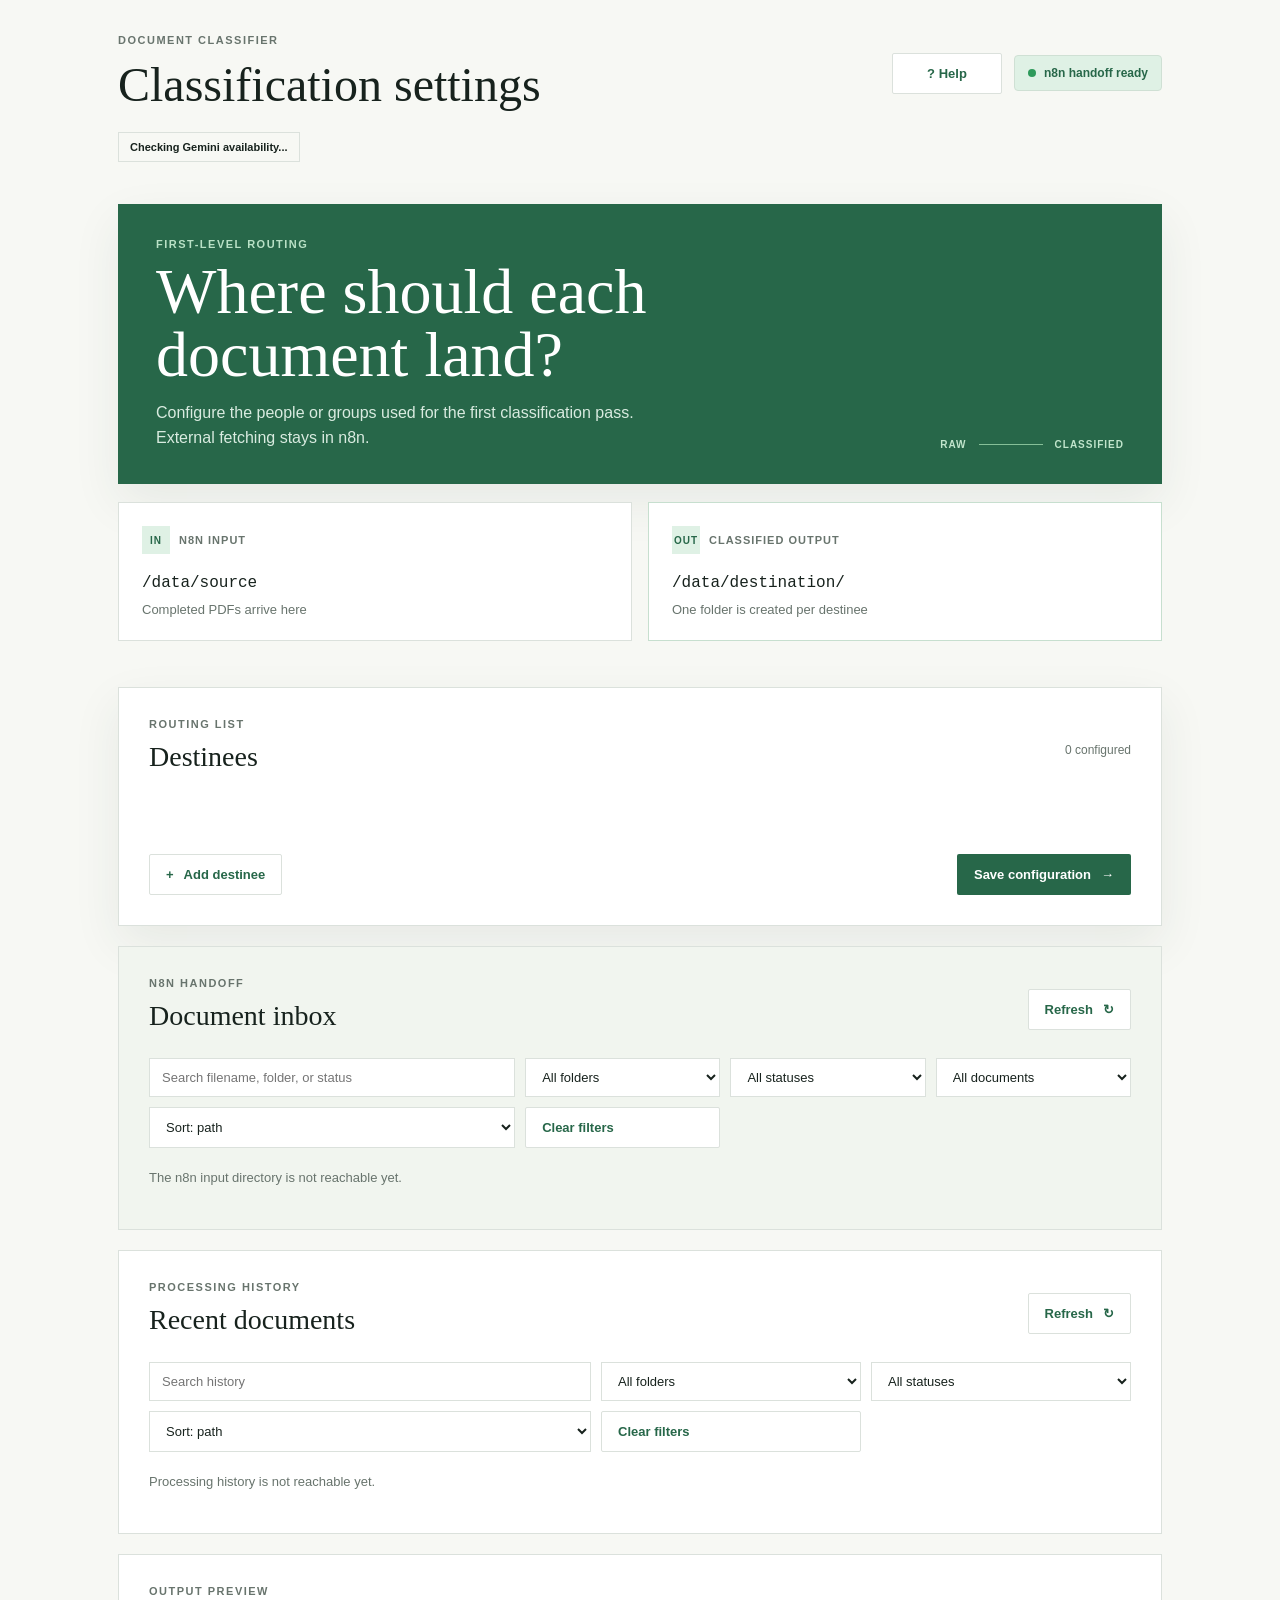
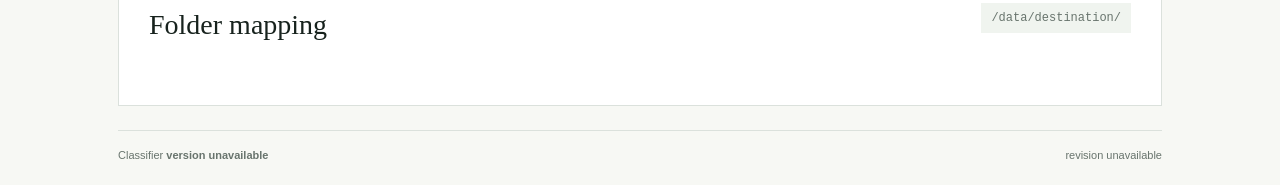
==== frontend/index.html @ 5f86c976 "feat: add help menu and shortcut guide" ====
<!doctype html>
<html lang="en">
<head>
  <meta charset="utf-8">
  <meta name="viewport" content="width=device-width, initial-scale=1">
  <title>Classifier | Destinee configuration</title>
  <link rel="stylesheet" href="styles.css?v=__APP_VERSION__">
</head>
<body>
  <main class="shell">
    <header class="topbar">
      <div>
        <p class="eyebrow">DOCUMENT CLASSIFIER</p>
        <h1>Classification settings</h1>
      </div>
      <div class="topbar-actions">
        <button type="button" id="help-button" class="button button-secondary help-button" aria-label="Open help menu">? Help</button>
        <div class="status-pill"><span class="status-dot"></span> n8n handoff ready</div>
      </div>
    </header>
    <p id="global-analysis-status" class="global-analysis-status" aria-live="polite">Checking Gemini availability...</p>

    <div id="help-overlay" class="help-overlay" aria-hidden="true">
      <div class="help-panel" role="dialog" aria-modal="true" aria-labelledby="help-title">
        <div class="help-header">
          <div>
            <p class="eyebrow">USAGE GUIDE</p>
            <h2 id="help-title">How the review workflow works</h2>
          </div>
          <button type="button" id="close-help" class="button button-secondary" aria-label="Close help">Close</button>
        </div>
        <div class="help-content">
          <section>
            <h3>Keyboard shortcuts</h3>
            <ul>
              <li><strong>N</strong> — move to the next visible document in the inbox</li>
              <li><strong>D</strong> — dismiss the current document and archive it</li>
              <li><strong>Enter</strong> — finalize the current document when a destinee is selected</li>
              <li><strong>H</strong> or <strong>?</strong> — open or close this help menu</li>
              <li><strong>Esc</strong> — close the help menu</li>
            </ul>
          </section>
          <section>
            <h3>General flow</h3>
            <ol>
              <li>Select a file from the inbox to open the review panel.</li>
              <li>Review the extracted text, page thumbnails, and suggested filename.</li>
              <li>Choose a destinee and confirm the output filename.</li>
              <li>Finalize to move the file into the selected output folder and archive the original source.</li>
            </ol>
          </section>
          <section>
            <h3>Useful checks</h3>
            <ul>
              <li>Use the search and folder filters to narrow the queue.</li>
              <li>Duplicate files are highlighted with a warning before finalization.</li>
              <li>Use page rotation or split mode when the document needs manual cleanup before routing.</li>
            </ul>
          </section>
        </div>
      </div>
    </div>

    <section class="hero-band" aria-labelledby="page-title">
      <div>
        <p class="eyebrow accent">FIRST-LEVEL ROUTING</p>
        <h2 id="page-title">Where should each document land?</h2>
        <p class="lede">Configure the people or groups used for the first classification pass. External fetching stays in n8n.</p>
      </div>
      <div class="route-mark" aria-hidden="true"><span>RAW</span><i></i><span>CLASSIFIED</span></div>
    </section>

    <section class="path-grid" aria-label="Storage paths">
      <article class="path-card">
        <div class="card-label"><span class="icon">IN</span><span>n8n input</span></div>
        <strong data-source-path>/data/source</strong>
        <small>Completed PDFs arrive here</small>
      </article>
      <article class="path-card output-card">
        <div class="card-label"><span class="icon">OUT</span><span>classified output</span></div>
        <strong data-destination-path>/data/destination/</strong>
        <small>One folder is created per destinee</small>
      </article>
    </section>

    <section class="workspace-panel" aria-labelledby="destinee-title">
      <div class="panel-heading">
        <div>
          <p class="eyebrow">ROUTING LIST</p>
          <h2 id="destinee-title">Destinees</h2>
        </div>
        <span id="count" class="count">0 configured</span>
      </div>

      <form id="destinee-form" novalidate>
        <div id="destinee-list" class="destinee-list"></div>
        <div id="form-error" class="form-error" role="alert" aria-live="polite"></div>
        <div class="panel-actions">
          <button type="button" id="add-destinee" class="button button-secondary"><span aria-hidden="true">+</span> Add destinee</button>
          <button type="submit" class="button button-primary">Save configuration <span aria-hidden="true">&#8594;</span></button>
        </div>
      </form>
    </section>

    <div class="workflow-layout">
    <section class="inbox-panel" aria-labelledby="inbox-title">
      <div class="panel-heading">
        <div>
          <p class="eyebrow">N8N HANDOFF</p>
          <h2 id="inbox-title">Document inbox</h2>
        </div>
        <button type="button" id="refresh-inbox" class="button button-secondary">Refresh <span aria-hidden="true">&#8635;</span></button>
      </div>
      <div class="filter-toolbar inbox-toolbar">
        <input id="inbox-search" type="search" placeholder="Search filename, folder, or status" aria-label="Search inbox">
        <select id="inbox-folder-filter" aria-label="Filter inbox by source folder">
          <option value="all">All folders</option>
        </select>
        <select id="inbox-status-filter" aria-label="Filter inbox by status">
          <option value="all">All statuses</option>
        </select>
        <select id="inbox-duplicate-filter" aria-label="Filter inbox by duplicate state">
          <option value="all">All documents</option>
          <option value="duplicate">Duplicate</option>
          <option value="unique">Unique</option>
        </select>
        <select id="inbox-sort" aria-label="Sort inbox documents">
          <option value="path">Sort: path</option>
          <option value="duplicate">Sort: duplicate first</option>
          <option value="status">Sort: status</option>
        </select>
        <button type="button" id="clear-inbox-filters" class="button button-secondary clear-filters">Clear filters</button>
      </div>
      <p id="inbox-status" class="inbox-status" aria-live="polite">Checking for completed PDFs...</p>
      <div id="inbox-list" class="inbox-list"></div>
    </section>

    <section id="review-panel" class="review-panel" aria-labelledby="review-title" aria-hidden="true">
      <div class="panel-heading">
        <div>
          <p class="eyebrow">DOCUMENT REVIEW</p>
          <h2 id="review-title">Inspect before routing</h2>
        </div>
        <span id="review-status" class="count">No document selected</span>
      </div>
      <p id="analysis-provider" class="analysis-provider" aria-live="polite">Checking analysis provider...</p>
      <div class="review-grid">
        <div class="review-preview-shell">
          <iframe id="document-preview" title="Selected document preview"></iframe>
          <div id="document-preview-loader" class="document-preview-loader visible" aria-live="polite" aria-label="Loading document preview"></div>
        </div>
        <div class="review-details">
          <div id="page-summary" class="page-summary"></div>
          <p id="analysis-summary" class="analysis-summary"></p>
          <div class="metadata-stack">
            <div class="metadata-row">
              <span class="metadata-label">Source path</span>
              <strong id="review-source-path">—</strong>
            </div>
            <div class="metadata-row">
              <span class="metadata-label">Original filename</span>
              <strong id="review-original-filename">—</strong>
            </div>
          </div>
          <p id="review-duplicate-warning" class="duplicate-warning" hidden></p>
          <label for="review-destinee">Route to destinee</label>
          <select id="review-destinee" required>
            <option value="" selected disabled>Choose a destinee</option>
          </select>
          <label for="review-filename">Output filename</label>
          <input id="review-filename" type="text" maxlength="180" spellcheck="false">
          <button type="button" id="finalize-document" class="button button-primary" disabled>Finalize classification <span aria-hidden="true">&#8594;</span></button>
          <p id="finalize-status" class="finalize-status" aria-live="polite"></p>
          <div id="page-text" class="page-text"></div>
          <div class="split-controls">
            <label>Split before pages</label>
            <div id="split-boundaries" class="split-boundaries"></div>
            <button type="button" id="apply-split" class="button button-secondary">Apply split</button>
            <p id="split-status" class="finalize-status" aria-live="polite"></p>
            <div id="split-outputs" class="split-outputs" hidden></div>
            <button type="button" id="finalize-split" class="button button-primary" hidden>Finalize split outputs <span aria-hidden="true">&#8594;</span></button>
          </div>
        </div>
      </div>
    </section>
    </div>

    <section class="history-panel" aria-labelledby="history-title">
      <div class="panel-heading">
        <div>
          <p class="eyebrow">PROCESSING HISTORY</p>
          <h2 id="history-title">Recent documents</h2>
        </div>
        <button type="button" id="refresh-history" class="button button-secondary">Refresh <span aria-hidden="true">&#8635;</span></button>
      </div>
      <div class="filter-toolbar history-toolbar">
        <input id="history-search" type="search" placeholder="Search history" aria-label="Search processing history">
        <select id="history-folder-filter" aria-label="Filter history by source folder">
          <option value="all">All folders</option>
        </select>
        <select id="history-status-filter" aria-label="Filter history by status">
          <option value="all">All statuses</option>
        </select>
        <select id="history-sort" aria-label="Sort history documents">
          <option value="path">Sort: path</option>
          <option value="status">Sort: status</option>
        </select>
        <button type="button" id="clear-history-filters" class="button button-secondary clear-filters">Clear filters</button>
      </div>
      <p id="history-status" class="inbox-status" aria-live="polite">Loading history...</p>
      <div id="history-list" class="history-list"></div>
    </section>

    <section class="folder-preview" aria-labelledby="preview-title">
      <div class="preview-heading">
        <div>
          <p class="eyebrow">OUTPUT PREVIEW</p>
          <h2 id="preview-title">Folder mapping</h2>
        </div>
        <span class="preview-root" data-preview-root>/data/destination/</span>
      </div>
      <div id="folder-list" class="folder-list"></div>
    </section>

    <footer><span>Classifier <strong id="app-version">version unavailable</strong></span><span id="app-revision">revision unavailable</span></footer>
  </main>
  <script src="config.js?v=__APP_VERSION__"></script>
  <script src="app.js?v=__APP_VERSION__"></script>
</body>
</html>
---- frontend/styles.css ----
:root {
  --ink: #17221d;
  --muted: #68746d;
  --line: #dbe1dc;
  --paper: #f7f8f4;
  --panel: #ffffff;
  --green: #276749;
  --mint: #dff1e5;
  --amber: #d88a32;
  --shadow: 0 18px 45px rgba(38, 65, 49, 0.08);
}

* { box-sizing: border-box; }
body {
  margin: 0;
  background: var(--paper);
  color: var(--ink);
  font-family: Georgia, "Times New Roman", serif;
}
button, input { font: inherit; }
button { cursor: pointer; }
.shell { max-width: 1100px; margin: 0 auto; padding: 34px 28px 24px; }
.topbar, .panel-heading, .preview-heading, footer { display: flex; align-items: center; justify-content: space-between; gap: 20px; }
.topbar-actions { display: flex; align-items: center; gap: 12px; }
.help-button { min-width: 110px; justify-content: center; }
.eyebrow { margin: 0 0 10px; color: var(--muted); font: 700 11px/1.2 Arial, sans-serif; letter-spacing: 1.5px; }
.accent { color: var(--amber); }
h1, h2, p { margin-top: 0; }
h1 { margin-bottom: 0; font-size: clamp(30px, 4vw, 48px); font-weight: 400; letter-spacing: 0; }
h2 { margin-bottom: 10px; font-size: 28px; font-weight: 400; letter-spacing: 0; }
.status-pill { display: inline-flex; align-items: center; gap: 8px; padding: 10px 13px; border: 1px solid #cfe0d4; border-radius: 4px; background: var(--mint); color: var(--green); font: 700 12px Arial, sans-serif; }
.status-dot { width: 8px; height: 8px; border-radius: 50%; background: #2e9a5b; }
.global-analysis-status { display: inline-block; margin: 20px 0 0; padding: 8px 11px; border: 1px solid var(--line); font: 700 11px Arial, sans-serif; }
.hero-band { display: flex; justify-content: space-between; align-items: end; min-height: 270px; margin-top: 42px; padding: 34px 38px; background: var(--green); color: white; box-shadow: var(--shadow); }
.hero-band .eyebrow { color: #b9e1c6; }
.hero-band h2 { max-width: 570px; margin-bottom: 14px; font-size: clamp(32px, 5vw, 64px); line-height: .98; }
.lede { max-width: 500px; margin-bottom: 0; color: #d9ebe0; font: 16px/1.55 Arial, sans-serif; }
.route-mark { display: flex; align-items: center; gap: 12px; color: #c1e5cc; font: 700 10px Arial, sans-serif; letter-spacing: 1px; }
.route-mark i { width: 64px; height: 1px; background: #86bf98; }
.path-grid { display: grid; grid-template-columns: repeat(2, 1fr); gap: 16px; margin: 18px 0 46px; }
.path-card { padding: 23px; border: 1px solid var(--line); background: var(--panel); }
.output-card { border-color: #c7dfcf; }
.card-label { display: flex; align-items: center; gap: 9px; margin-bottom: 18px; color: var(--muted); font: 700 11px Arial, sans-serif; letter-spacing: 1px; text-transform: uppercase; }
.icon { display: grid; place-items: center; width: 28px; height: 28px; background: var(--mint); color: var(--green); font: 700 10px Arial, sans-serif; }
.path-card strong, .path-card small { display: block; }
.path-card strong { overflow-wrap: anywhere; font: 16px/1.4 Consolas, monospace; }
.path-card small { margin-top: 7px; color: var(--muted); font: 13px Arial, sans-serif; }
.workspace-panel, .folder-preview { padding: 30px; border: 1px solid var(--line); background: var(--panel); box-shadow: var(--shadow); }
.inbox-panel { margin-top: 20px; padding: 30px; border: 1px solid var(--line); background: #f1f5ef; }
.workflow-layout { position: relative; left: 50%; display: grid; grid-template-columns: 420px minmax(0, 1100px); align-items: start; gap: 20px; width: min(1540px, calc(100vw - 32px)); margin: 20px 0 0; transform: translateX(-50%); }
.workflow-layout .inbox-panel, .workflow-layout .review-panel { margin-top: 0; }
.workflow-layout:not(.review-active) { display: block; width: min(1100px, calc(100vw - 32px)); }
.review-panel { margin-top: 20px; padding: 30px; border: 1px solid #c7dfcf; background: var(--panel); box-shadow: var(--shadow); }
.workflow-layout .review-panel { display: none; position: sticky; top: 20px; transform: translateX(120%); opacity: 0; pointer-events: none; transition: transform .42s cubic-bezier(.22, 1, .36, 1), opacity .25s ease; }
.workflow-layout.review-active .review-panel { display: block; }
.workflow-layout.review-active .review-panel { transform: translateX(0); opacity: 1; pointer-events: auto; }
.history-panel { margin-top: 20px; padding: 30px; border: 1px solid var(--line); background: var(--panel); }
.folder-preview { margin-top: 20px; box-shadow: none; }
.count, .preview-root { color: var(--muted); font: 12px Arial, sans-serif; }
.preview-root { padding: 8px 10px; background: #f0f4ef; font-family: Consolas, monospace; }
.help-overlay {
  position: fixed;
  inset: 0;
  display: none;
  place-items: center;
  padding: 24px;
  background: rgba(23, 34, 29, 0.35);
  z-index: 50;
}
.help-overlay.visible { display: grid; }
.help-panel {
  width: min(720px, 100%);
  max-height: min(80vh, 760px);
  overflow: auto;
  padding: 24px 24px 18px;
  border: 1px solid var(--line);
  background: var(--panel);
  box-shadow: var(--shadow);
}
.help-header { display: flex; align-items: flex-start; justify-content: space-between; gap: 18px; margin-bottom: 8px; }
.help-content { display: grid; gap: 20px; margin-top: 6px; }
.help-content section { padding-top: 6px; border-top: 1px solid var(--line); }
.help-content h3 { margin: 0 0 10px; color: var(--green); font: 700 18px Georgia, serif; }
.help-content ul, .help-content ol { margin: 0; padding-left: 18px; color: var(--ink); font: 14px/1.7 Arial, sans-serif; }
.help-content li { margin-bottom: 6px; }
.destinee-list { display: grid; gap: 10px; margin: 25px 0 14px; }
.destinee-row { display: grid; grid-template-columns: 42px 1fr auto; align-items: center; gap: 12px; }
.row-number { color: var(--muted); font: 700 12px Arial, sans-serif; text-align: center; }
.destinee-input { width: 100%; padding: 13px 14px; border: 1px solid var(--line); border-radius: 2px; color: var(--ink); background: #fbfcfa; outline: none; }
.destinee-input:focus { border-color: var(--green); box-shadow: 0 0 0 3px #e3f1e7; }
.remove-button { width: 38px; height: 38px; border: 0; background: transparent; color: var(--muted); font-size: 20px; }
.remove-button:hover { color: #a34636; }
.form-error { min-height: 20px; color: #a34636; font: 13px Arial, sans-serif; }
.inbox-status { margin: 22px 0 14px; color: var(--muted); font: 13px Arial, sans-serif; }
.inbox-list { display: grid; gap: 12px; }
.source-group { display: grid; gap: 8px; }
.source-group-header { display: flex; align-items: center; justify-content: space-between; gap: 12px; padding: 8px 10px; border: 1px solid var(--line); background: #edf2ee; color: var(--muted); font: 700 11px Arial, sans-serif; letter-spacing: .8px; text-transform: uppercase; }
.source-group-count { color: var(--green); }
.inbox-item { display: flex; align-items: center; justify-content: space-between; gap: 15px; padding: 15px 16px; border: 1px solid var(--line); background: white; transition: border-color .2s ease, box-shadow .2s ease, transform .2s ease; }
.inbox-item.is-active { border-color: var(--green); background: #edf8f1; box-shadow: inset 0 0 0 1px rgba(39, 103, 73, 0.2); }
.inbox-item strong, .inbox-item small { display: block; }
.inbox-item strong { font-size: 16px; font-weight: 400; overflow-wrap: anywhere; }
.inbox-item small { margin-top: 5px; color: var(--muted); font: 11px Arial, sans-serif; }
.inbox-document { padding: 0; border: 0; background: transparent; color: var(--ink); text-align: left; }
.inbox-document:hover strong { color: var(--green); }
.dismiss-button { padding: 6px 8px; border: 1px solid #e5c8bd; border-radius: 2px; background: #fff8f5; color: #9b4d36; font: 700 10px Arial, sans-serif; }
.dismiss-button:hover { border-color: #b8664e; background: #fff0e9; }
.file-state { flex: 0 0 auto; color: var(--green); font: 700 10px Arial, sans-serif; letter-spacing: 1px; }
.review-grid { display: grid; grid-template-columns: minmax(280px, 1fr) minmax(260px, 1fr); gap: 22px; margin-top: 24px; }
.review-preview-shell { position: relative; min-height: 520px; border: 1px solid var(--line); background: #eef1ed; }
.review-grid iframe { width: 100%; height: 520px; border: 0; background: #eef1ed; }
.document-preview-loader {
  position: absolute;
  inset: 0;
  display: none;
  place-items: center;
  background: rgba(247, 248, 244, 0.72);
}
.document-preview-loader.visible { display: grid; }
.document-preview-loader::before {
  content: "";
  width: 42px;
  height: 42px;
  border: 4px solid rgba(39, 103, 73, 0.2);
  border-top-color: var(--green);
  border-radius: 50%;
  animation: preview-spin .9s linear infinite;
}
@keyframes preview-spin {
  to { transform: rotate(360deg); }
}
.review-details label { display: block; margin-top: 22px; color: var(--muted); font: 700 11px Arial, sans-serif; letter-spacing: 1px; text-transform: uppercase; }
.review-details select { width: 100%; margin-top: 8px; padding: 12px; border: 1px solid var(--line); background: white; color: var(--ink); }
.review-details .button { width: 100%; justify-content: center; margin-top: 16px; }
.review-details .button:disabled { cursor: not-allowed; opacity: .55; }
.finalize-status { min-height: 18px; margin: 9px 0 0; color: var(--green); font: 12px Arial, sans-serif; }
.page-summary { color: var(--green); font: 700 13px Arial, sans-serif; }
.analysis-summary { margin: 14px 0 0; color: var(--muted); font: 13px/1.5 Arial, sans-serif; }
.metadata-stack { display: grid; gap: 10px; margin: 18px 0 12px; }
.metadata-row { display: grid; gap: 4px; padding: 10px 12px; border: 1px solid var(--line); background: #f8faf8; }
.metadata-label { color: var(--muted); font: 700 10px Arial, sans-serif; letter-spacing: 1px; text-transform: uppercase; }
.metadata-row strong { overflow-wrap: anywhere; font: 13px/1.5 Consolas, monospace; }
.duplicate-warning { margin: 0 0 12px; padding: 8px 10px; border: 1px solid #e9c492; background: #fff8ee; color: #99620d; font: 12px Arial, sans-serif; }
.analysis-provider { display: inline-block; margin: 0 0 18px; padding: 7px 10px; border: 1px solid var(--line); color: var(--muted); font: 700 11px Arial, sans-serif; letter-spacing: .4px; }
.provider-gemini { border-color: #e2bd83; background: #fff6e8; color: #9a5b14; }
.provider-local { border-color: #c7dfcf; background: var(--mint); color: var(--green); }
.provider-warning { border-color: #e6b08a; background: #fff0e6; color: #9b4d20; }
.filter-toolbar {
  display: grid;
  grid-template-columns: minmax(0, 1.5fr) repeat(3, minmax(120px, 0.8fr));
  gap: 10px;
  margin: 16px 0 8px;
}
.filter-toolbar input,
.filter-toolbar select {
  width: 100%;
  padding: 10px 12px;
  border: 1px solid var(--line);
  background: #fff;
  color: var(--ink);
  font: 13px Arial, sans-serif;
}
.history-toolbar { grid-template-columns: minmax(0, 1.7fr) 1fr 1fr; }
.file-state-good { color: var(--green); }
.file-state-warning { color: #a15d1b; }
.file-state-neutral { color: var(--muted); }
.page-text { max-height: 380px; margin-top: 22px; overflow: auto; }
.page-text-block { padding: 12px 0; border-top: 1px solid var(--line); }
.page-thumbnail { display: block; width: min(100%, 360px); max-height: 220px; margin: 0 0 12px; object-fit: contain; object-position: left top; border: 1px solid var(--line); background: #eef1ed; }
.page-text-block strong { font: 700 11px Arial, sans-serif; letter-spacing: 1px; text-transform: uppercase; }
.page-text-heading { display: flex; align-items: center; justify-content: space-between; gap: 12px; }
.rotation-controls { display: flex; gap: 5px; }
.rotation-controls button { width: 28px; height: 28px; border: 1px solid var(--line); background: white; color: var(--green); font-family: Arial, sans-serif; }
.rotation-controls button:hover { border-color: var(--green); background: var(--mint); }
.page-text-block p { margin: 7px 0 0; white-space: pre-wrap; color: var(--muted); font: 13px/1.5 Arial, sans-serif; }
.split-controls { margin-top: 24px; padding-top: 18px; border-top: 1px solid var(--line); }
.split-controls > label { display: block; color: var(--muted); font: 700 11px Arial, sans-serif; letter-spacing: 1px; text-transform: uppercase; }
.split-boundaries { display: flex; flex-wrap: wrap; gap: 8px; margin: 12px 0; }
.split-boundary { padding: 8px 10px; border: 1px solid var(--line); color: var(--muted); font: 12px Arial, sans-serif; }
.split-boundary input { margin-right: 5px; }
.split-outputs { display: grid; gap: 10px; margin-top: 14px; }
.split-output-row { display: grid; grid-template-columns: 1fr 1fr 1fr; align-items: center; gap: 8px; padding: 10px; border: 1px solid var(--line); background: #fbfcfa; }
.split-output-row strong { font: 700 11px Arial, sans-serif; text-transform: uppercase; }
.split-output-row input, .split-output-row select { min-width: 0; padding: 9px; border: 1px solid var(--line); background: white; }
.history-list { display: grid; gap: 8px; }
.history-item { display: flex; align-items: center; justify-content: space-between; gap: 15px; padding: 15px 16px; border-bottom: 1px solid var(--line); }
.history-item strong, .history-item small { display: block; }
.history-item strong { font-size: 16px; font-weight: 400; overflow-wrap: anywhere; }
.history-item small { margin-top: 5px; color: var(--muted); font: 11px Arial, sans-serif; text-transform: capitalize; }
.panel-actions { display: flex; justify-content: space-between; align-items: center; gap: 14px; margin-top: 12px; }
.button { display: inline-flex; align-items: center; gap: 10px; padding: 12px 16px; border: 1px solid transparent; border-radius: 2px; font: 700 13px Arial, sans-serif; }
.button-primary { background: var(--green); color: white; }
.button-primary:hover { background: #1d5439; }
.button-secondary { border-color: var(--line); background: white; color: var(--green); }
.button-secondary:hover { border-color: var(--green); }
.folder-list { display: grid; grid-template-columns: repeat(3, 1fr); gap: 10px; margin-top: 24px; }
.folder-item { padding: 15px; border-left: 3px solid var(--amber); background: #fbfcfa; }
.folder-item strong { display: block; font-size: 17px; font-weight: 400; }
.folder-item small { display: block; margin-top: 7px; color: var(--muted); font: 11px Consolas, monospace; overflow-wrap: anywhere; }
footer { margin-top: 24px; padding: 18px 0 0; color: var(--muted); border-top: 1px solid var(--line); font: 11px Arial, sans-serif; }
@media (max-width: 1570px) {
  .workflow-layout, .workflow-layout:not(.review-active) { left: auto; grid-template-columns: 1fr; width: auto; margin-top: 20px; transform: none; }
  .workflow-layout .review-panel { position: static; transform: translateY(24px); }
  .workflow-layout.review-active .review-panel { transform: translateY(0); }
}
@media (max-width: 700px) {
  .shell { padding: 22px 16px; }
  .topbar, .hero-band, .preview-heading { align-items: flex-start; flex-direction: column; }
  .status-pill { align-self: flex-start; }
  .hero-band { min-height: 300px; padding: 28px 24px; }
  .route-mark { margin-top: 22px; }
  .path-grid, .folder-list, .review-grid { grid-template-columns: 1fr; }
  .workflow-layout { left: auto; grid-template-columns: 1fr; width: auto; margin-top: 20px; transform: none; }
  .workflow-layout .review-panel { position: static; }
  .split-output-row { grid-template-columns: 1fr; }
  .workspace-panel, .inbox-panel, .folder-preview { padding: 22px 18px; }
  .panel-actions { align-items: stretch; flex-direction: column-reverse; }
  .button { justify-content: center; }
  footer { align-items: flex-start; flex-direction: column; gap: 8px; }
}
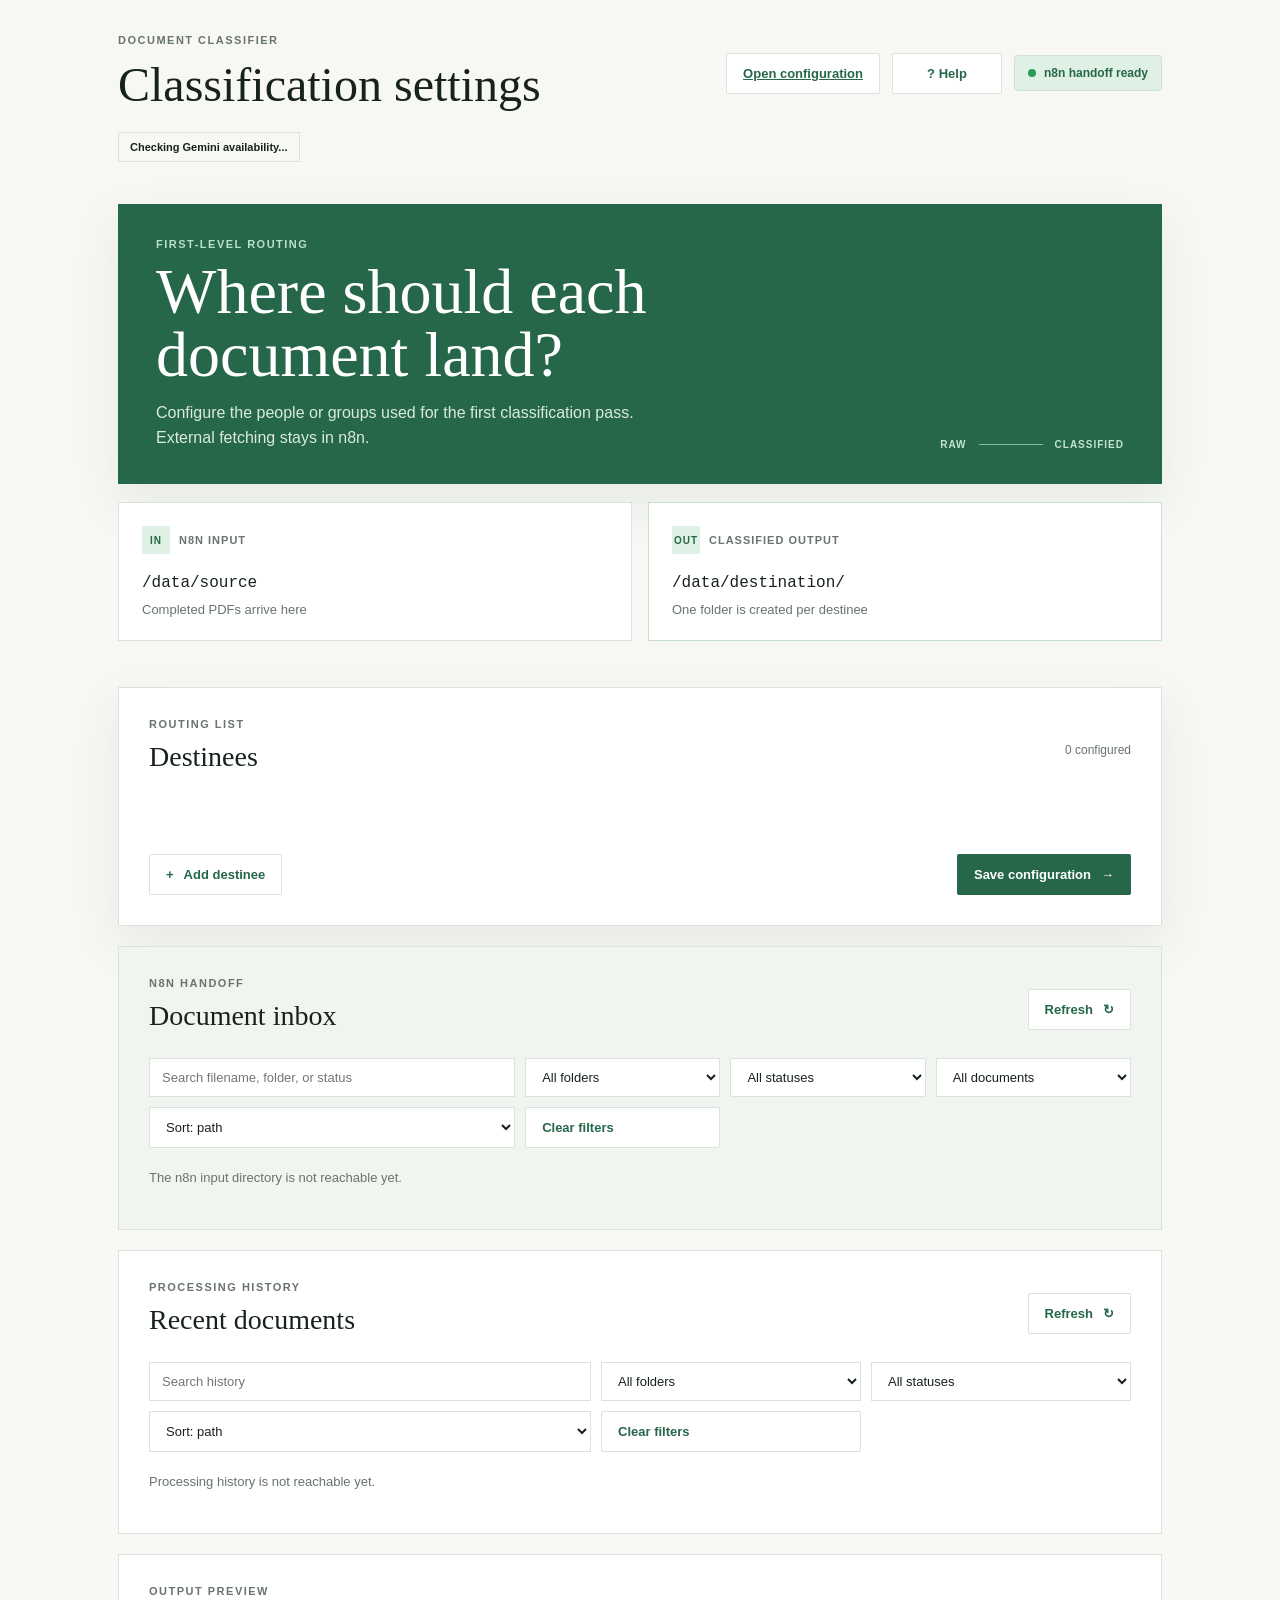
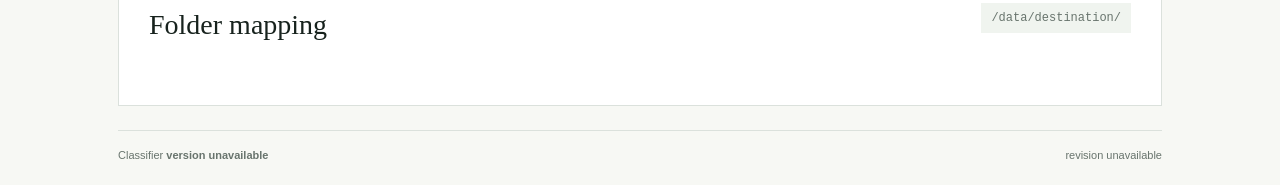
==== commit b44a0371: "fix: preserve live route config validation on port 3001" ====
--- a/frontend/index.html
+++ b/frontend/index.html
@@ -14,6 +14,7 @@
         <h1>Classification settings</h1>
       </div>
       <div class="topbar-actions">
+        <a href="config.html" class="button button-secondary">Open configuration</a>
         <button type="button" id="help-button" class="button button-secondary help-button" aria-label="Open help menu">? Help</button>
         <div class="status-pill"><span class="status-dot"></span> n8n handoff ready</div>
       </div>
@@ -142,6 +143,9 @@
           <h2 id="review-title">Inspect before routing</h2>
         </div>
         <span id="review-status" class="count">No document selected</span>
+      </div>
+      <div id="review-summary" class="review-summary" aria-live="polite">
+        <span class="summary-chip summary-chip-neutral">Awaiting document</span>
       </div>
       <p id="analysis-provider" class="analysis-provider" aria-live="polite">Checking analysis provider...</p>
       <div class="review-grid">
@@ -224,7 +228,6 @@
 
     <footer><span>Classifier <strong id="app-version">version unavailable</strong></span><span id="app-revision">revision unavailable</span></footer>
   </main>
-  <script src="config.js?v=__APP_VERSION__"></script>
   <script src="app.js?v=__APP_VERSION__"></script>
 </body>
 </html>
--- a/frontend/styles.css
+++ b/frontend/styles.css
@@ -47,16 +47,42 @@
 .path-card small { margin-top: 7px; color: var(--muted); font: 13px Arial, sans-serif; }
 .workspace-panel, .folder-preview { padding: 30px; border: 1px solid var(--line); background: var(--panel); box-shadow: var(--shadow); }
 .inbox-panel { margin-top: 20px; padding: 30px; border: 1px solid var(--line); background: #f1f5ef; }
-.workflow-layout { position: relative; left: 50%; display: grid; grid-template-columns: 420px minmax(0, 1100px); align-items: start; gap: 20px; width: min(1540px, calc(100vw - 32px)); margin: 20px 0 0; transform: translateX(-50%); }
+.workflow-layout { position: relative; left: 50%; display: grid; grid-template-columns: 420px minmax(0, 1220px); align-items: start; gap: 20px; width: min(1600px, calc(100vw - 32px)); margin: 20px auto 0; transform: translateX(-50%); }
 .workflow-layout .inbox-panel, .workflow-layout .review-panel { margin-top: 0; }
-.workflow-layout:not(.review-active) { display: block; width: min(1100px, calc(100vw - 32px)); }
-.review-panel { margin-top: 20px; padding: 30px; border: 1px solid #c7dfcf; background: var(--panel); box-shadow: var(--shadow); }
+.workflow-layout:not(.review-active) { display: block; width: min(1200px, calc(100vw - 32px)); }
+.review-panel { width: min(100%, 1200px); margin: 20px auto 0; padding: 30px; border: 1px solid #c7dfcf; background: var(--panel); box-shadow: var(--shadow); }
 .workflow-layout .review-panel { display: none; position: sticky; top: 20px; transform: translateX(120%); opacity: 0; pointer-events: none; transition: transform .42s cubic-bezier(.22, 1, .36, 1), opacity .25s ease; }
 .workflow-layout.review-active .review-panel { display: block; }
 .workflow-layout.review-active .review-panel { transform: translateX(0); opacity: 1; pointer-events: auto; }
 .history-panel { margin-top: 20px; padding: 30px; border: 1px solid var(--line); background: var(--panel); }
 .folder-preview { margin-top: 20px; box-shadow: none; }
 .count, .preview-root { color: var(--muted); font: 12px Arial, sans-serif; }
+.review-status { display: inline-flex; align-items: center; justify-content: center; min-height: 34px; padding: 7px 10px; border: 1px solid var(--line); border-radius: 999px; background: #f5f7f4; color: var(--ink); text-align: center; }
+.review-status-neutral { border-color: var(--line); background: #f5f7f4; }
+.review-status-warning { border-color: #f0d29b; background: #fff7ea; color: #8b5b21; }
+.review-status-success { border-color: #cfe0d4; background: var(--mint); color: var(--green); }
+.review-summary {
+  display: flex;
+  flex-wrap: wrap;
+  gap: 8px;
+  margin: 16px 0 0;
+  padding: 10px 12px;
+  border: 1px solid var(--line);
+  background: #f8faf8;
+}
+.summary-chip {
+  display: inline-flex;
+  align-items: center;
+  padding: 5px 8px;
+  border-radius: 999px;
+  border: 1px solid var(--line);
+  font: 700 10px Arial, sans-serif;
+  letter-spacing: .8px;
+  text-transform: uppercase;
+}
+.summary-chip-neutral { background: #f5f7f4; color: var(--muted); }
+.summary-chip-safe { border-color: #cfe0d4; background: var(--mint); color: var(--green); }
+.summary-chip-warning { border-color: #f0d29b; background: #fff7ea; color: #8b5b21; }
 .preview-root { padding: 8px 10px; background: #f0f4ef; font-family: Consolas, monospace; }
 .help-overlay {
   position: fixed;
@@ -96,17 +122,32 @@
 .source-group { display: grid; gap: 8px; }
 .source-group-header { display: flex; align-items: center; justify-content: space-between; gap: 12px; padding: 8px 10px; border: 1px solid var(--line); background: #edf2ee; color: var(--muted); font: 700 11px Arial, sans-serif; letter-spacing: .8px; text-transform: uppercase; }
 .source-group-count { color: var(--green); }
-.inbox-item { display: flex; align-items: center; justify-content: space-between; gap: 15px; padding: 15px 16px; border: 1px solid var(--line); background: white; transition: border-color .2s ease, box-shadow .2s ease, transform .2s ease; }
+.panel-actions-inline { display: flex; align-items: center; gap: 10px; }
+.merge-toggle { display: inline-flex; align-items: center; gap: 7px; padding: 0 10px 0 0; color: var(--muted); font: 700 10px Arial, sans-serif; letter-spacing: .8px; text-transform: uppercase; }
+.merge-toggle input { accent-color: var(--green); }
+.inbox-item { display: grid; grid-template-columns: minmax(0, 1fr) auto; align-items: start; gap: 10px 12px; padding: 14px 16px; border: 1px solid var(--line); background: white; transition: border-color .2s ease, box-shadow .2s ease, transform .2s ease; }
 .inbox-item.is-active { border-color: var(--green); background: #edf8f1; box-shadow: inset 0 0 0 1px rgba(39, 103, 73, 0.2); }
+.inbox-item.is-active .inbox-document strong { color: var(--green); }
+.inbox-item-header { grid-column: 1 / -1; display: flex; align-items: center; justify-content: space-between; gap: 12px; }
 .inbox-item strong, .inbox-item small { display: block; }
 .inbox-item strong { font-size: 16px; font-weight: 400; overflow-wrap: anywhere; }
 .inbox-item small { margin-top: 5px; color: var(--muted); font: 11px Arial, sans-serif; }
-.inbox-document { padding: 0; border: 0; background: transparent; color: var(--ink); text-align: left; }
+.inbox-document { grid-column: 1 / 2; min-width: 0; padding: 0; border: 0; background: transparent; color: var(--ink); text-align: left; }
 .inbox-document:hover strong { color: var(--green); }
+.inbox-item-actions { display: flex; flex: 0 0 auto; align-items: center; justify-content: flex-end; gap: 10px; }
+.queue-badges { display: flex; flex-wrap: wrap; align-items: center; justify-content: flex-end; gap: 6px; }
+.queue-badge { display: inline-flex; align-items: center; padding: 4px 7px; border: 1px solid var(--line); border-radius: 999px; font: 700 9px Arial, sans-serif; letter-spacing: .7px; text-transform: uppercase; }
+.queue-badge-safe { border-color: #cfe0d4; background: #eef8f1; color: var(--green); }
+.queue-badge-warning { border-color: #f0d29b; background: #fff7ea; color: #8b5b21; }
+.queue-badge-active { border-color: var(--green); background: var(--green); color: white; }
+.queue-badge-neutral { border-color: var(--line); background: #f2f5f1; color: var(--muted); }
 .dismiss-button { padding: 6px 8px; border: 1px solid #e5c8bd; border-radius: 2px; background: #fff8f5; color: #9b4d36; font: 700 10px Arial, sans-serif; }
 .dismiss-button:hover { border-color: #b8664e; background: #fff0e9; }
-.file-state { flex: 0 0 auto; color: var(--green); font: 700 10px Arial, sans-serif; letter-spacing: 1px; }
-.review-grid { display: grid; grid-template-columns: minmax(280px, 1fr) minmax(260px, 1fr); gap: 22px; margin-top: 24px; }
+.shelve-button { padding: 6px 8px; border: 1px solid #d7d9d4; border-radius: 2px; background: #f2f4f1; color: var(--muted); font: 700 10px Arial, sans-serif; }
+.shelve-button:hover { border-color: var(--green); background: #edf8f1; color: var(--green); }
+.inbox-item.is-shelved { opacity: .78; border-style: dashed; }
+.file-state { grid-column: 2 / 3; align-self: center; justify-self: end; color: var(--green); font: 700 10px Arial, sans-serif; letter-spacing: 1px; }
+.review-grid { display: grid; grid-template-columns: minmax(420px, 1.3fr) minmax(340px, 0.9fr); gap: 22px; max-width: 1200px; margin: 24px auto 0; }
 .review-preview-shell { position: relative; min-height: 520px; border: 1px solid var(--line); background: #eef1ed; }
 .review-grid iframe { width: 100%; height: 520px; border: 0; background: #eef1ed; }
 .document-preview-loader {
@@ -166,8 +207,11 @@
 .file-state-neutral { color: var(--muted); }
 .page-text { max-height: 380px; margin-top: 22px; overflow: auto; }
 .page-text-block { padding: 12px 0; border-top: 1px solid var(--line); }
+.page-text-block.is-collapsed .page-text-body { display: none; }
+.page-text-summary { margin: 8px 0 0; color: var(--muted); font: 12px/1.5 Arial, sans-serif; }
+.page-text-block:not(.is-collapsed) .page-text-summary { display: none; }
 .page-thumbnail { display: block; width: min(100%, 360px); max-height: 220px; margin: 0 0 12px; object-fit: contain; object-position: left top; border: 1px solid var(--line); background: #eef1ed; }
-.page-text-block strong { font: 700 11px Arial, sans-serif; letter-spacing: 1px; text-transform: uppercase; }
+.page-toggle { border: 0; background: transparent; padding: 0; color: var(--ink); font: 700 11px Arial, sans-serif; letter-spacing: 1px; text-transform: uppercase; text-align: left; cursor: pointer; }
 .page-text-heading { display: flex; align-items: center; justify-content: space-between; gap: 12px; }
 .rotation-controls { display: flex; gap: 5px; }
 .rotation-controls button { width: 28px; height: 28px; border: 1px solid var(--line); background: white; color: var(--green); font-family: Arial, sans-serif; }
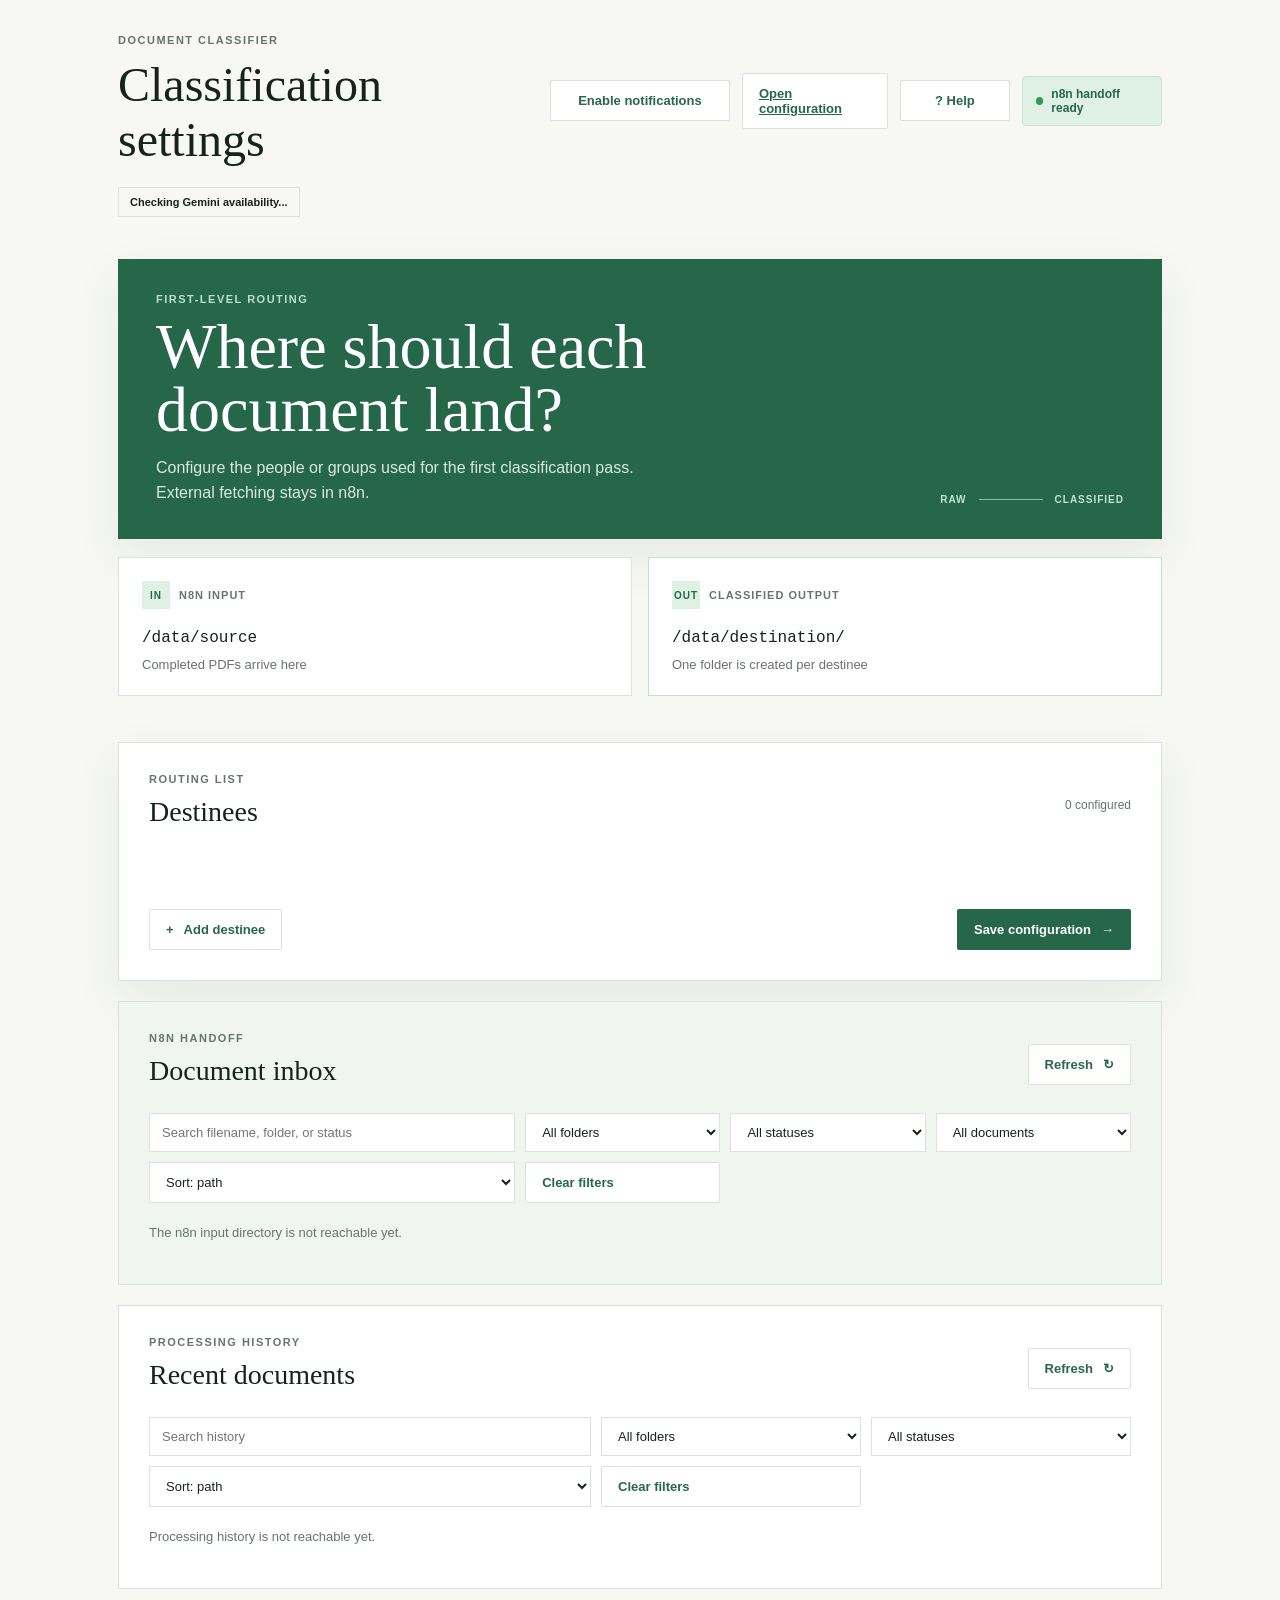
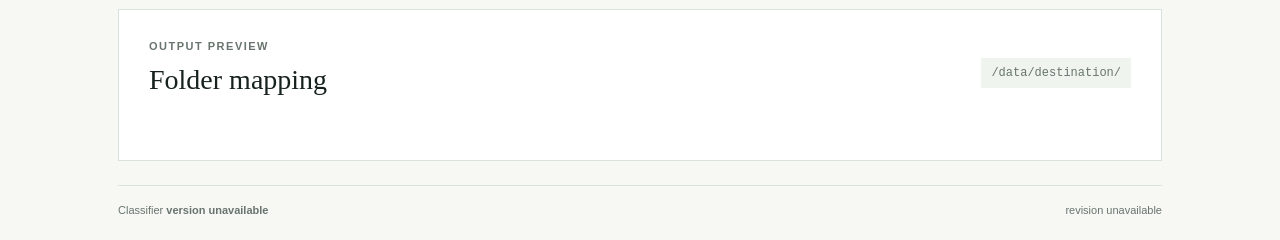
==== commit f75b8808: "feat: add browser notification controls" ====
--- a/frontend/index.html
+++ b/frontend/index.html
@@ -14,6 +14,7 @@
         <h1>Classification settings</h1>
       </div>
       <div class="topbar-actions">
+        <button type="button" id="browser-notification-toggle" class="button button-secondary" aria-live="polite" aria-pressed="false">Enable notifications</button>
         <a href="config.html" class="button button-secondary">Open configuration</a>
         <button type="button" id="help-button" class="button button-secondary help-button" aria-label="Open help menu">? Help</button>
         <div class="status-pill"><span class="status-dot"></span> n8n handoff ready</div>
--- a/frontend/styles.css
+++ b/frontend/styles.css
@@ -23,6 +23,8 @@
 .topbar, .panel-heading, .preview-heading, footer { display: flex; align-items: center; justify-content: space-between; gap: 20px; }
 .topbar-actions { display: flex; align-items: center; gap: 12px; }
 .help-button { min-width: 110px; justify-content: center; }
+#browser-notification-toggle { min-width: 180px; justify-content: center; }
+#browser-notification-toggle:disabled { opacity: .5; cursor: not-allowed; }
 .eyebrow { margin: 0 0 10px; color: var(--muted); font: 700 11px/1.2 Arial, sans-serif; letter-spacing: 1.5px; }
 .accent { color: var(--amber); }
 h1, h2, p { margin-top: 0; }
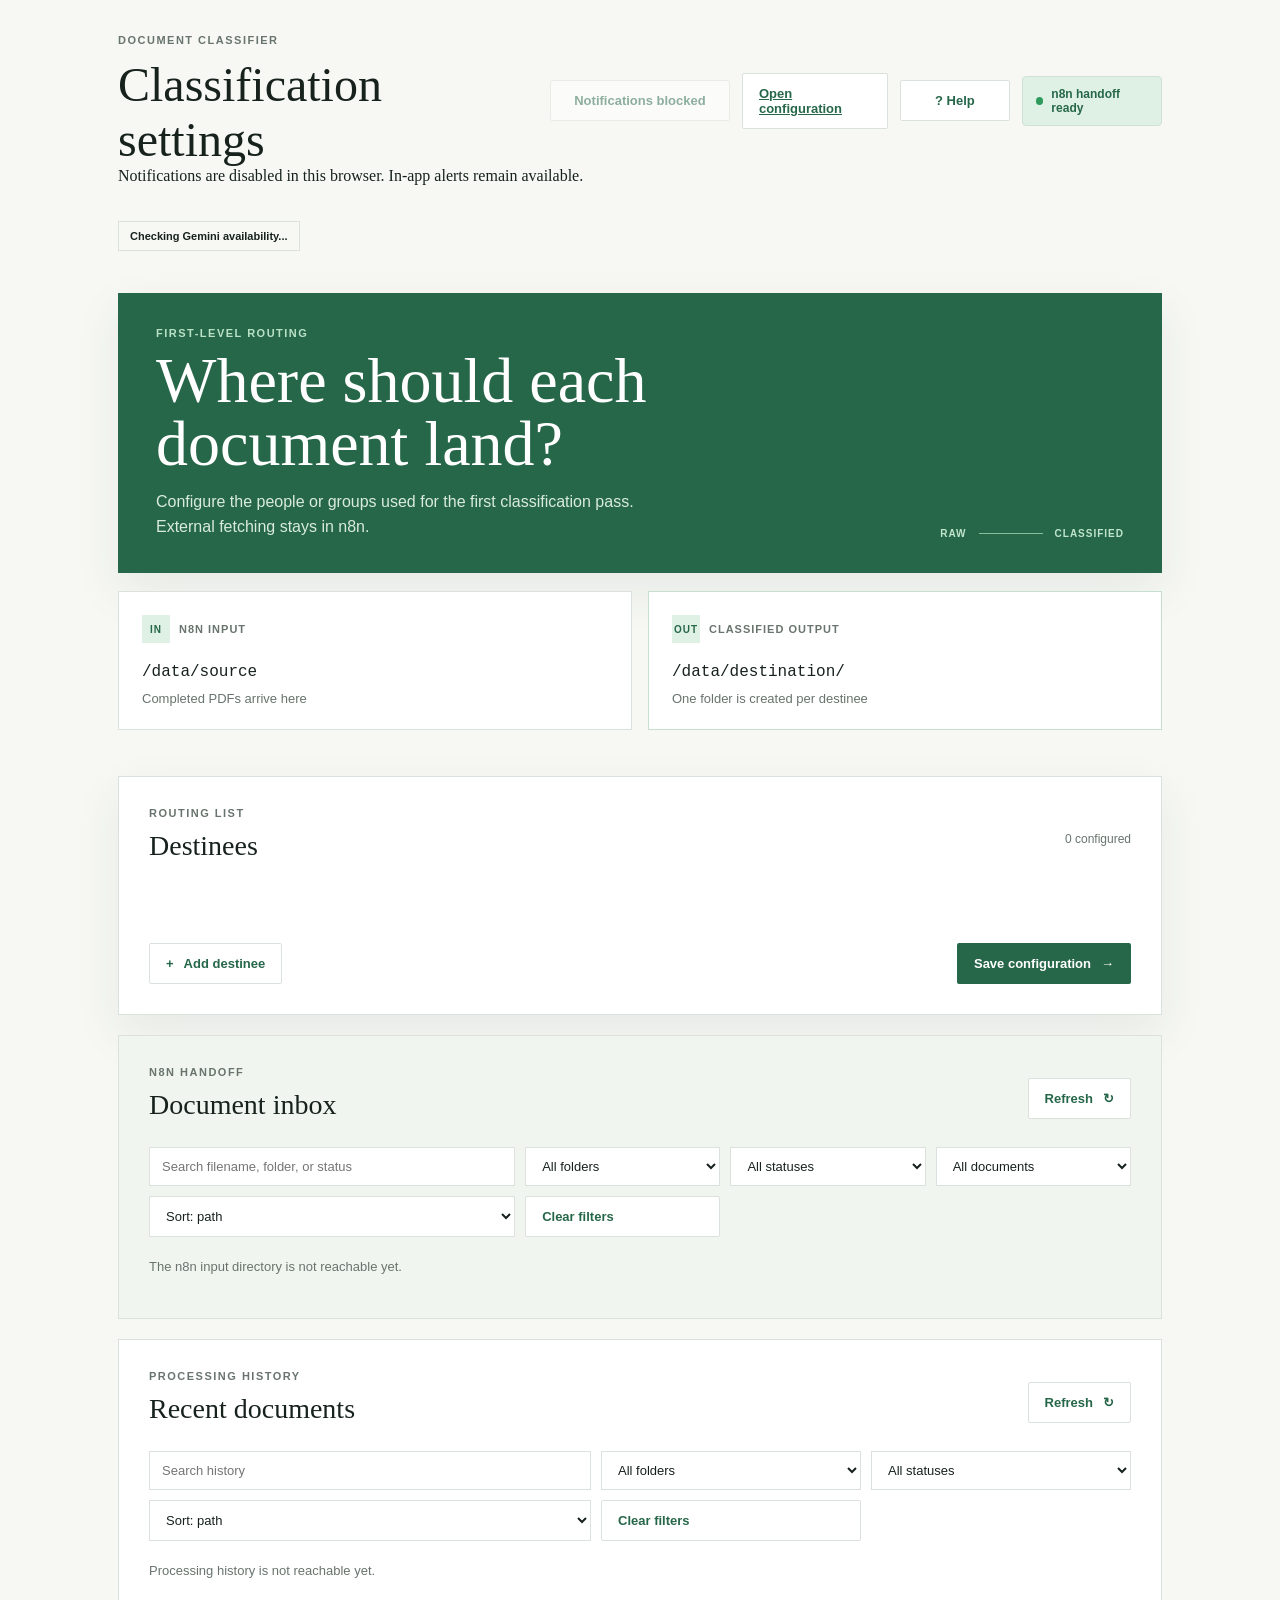
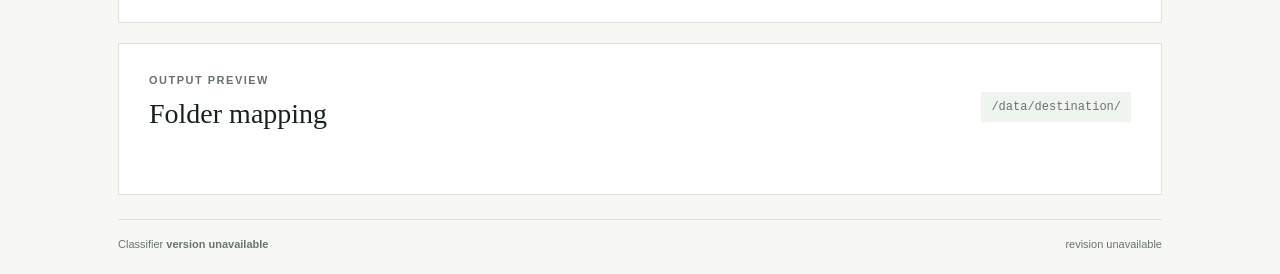
==== commit dbf8127f: "feat: add wrapper notification fallback state" ====
--- a/frontend/index.html
+++ b/frontend/index.html
@@ -20,6 +20,7 @@
         <div class="status-pill"><span class="status-dot"></span> n8n handoff ready</div>
       </div>
     </header>
+    <p id="notification-status" class="notification-status" data-notification-status hidden aria-live="polite"></p>
     <p id="global-analysis-status" class="global-analysis-status" aria-live="polite">Checking Gemini availability...</p>
 
     <div id="help-overlay" class="help-overlay" aria-hidden="true">
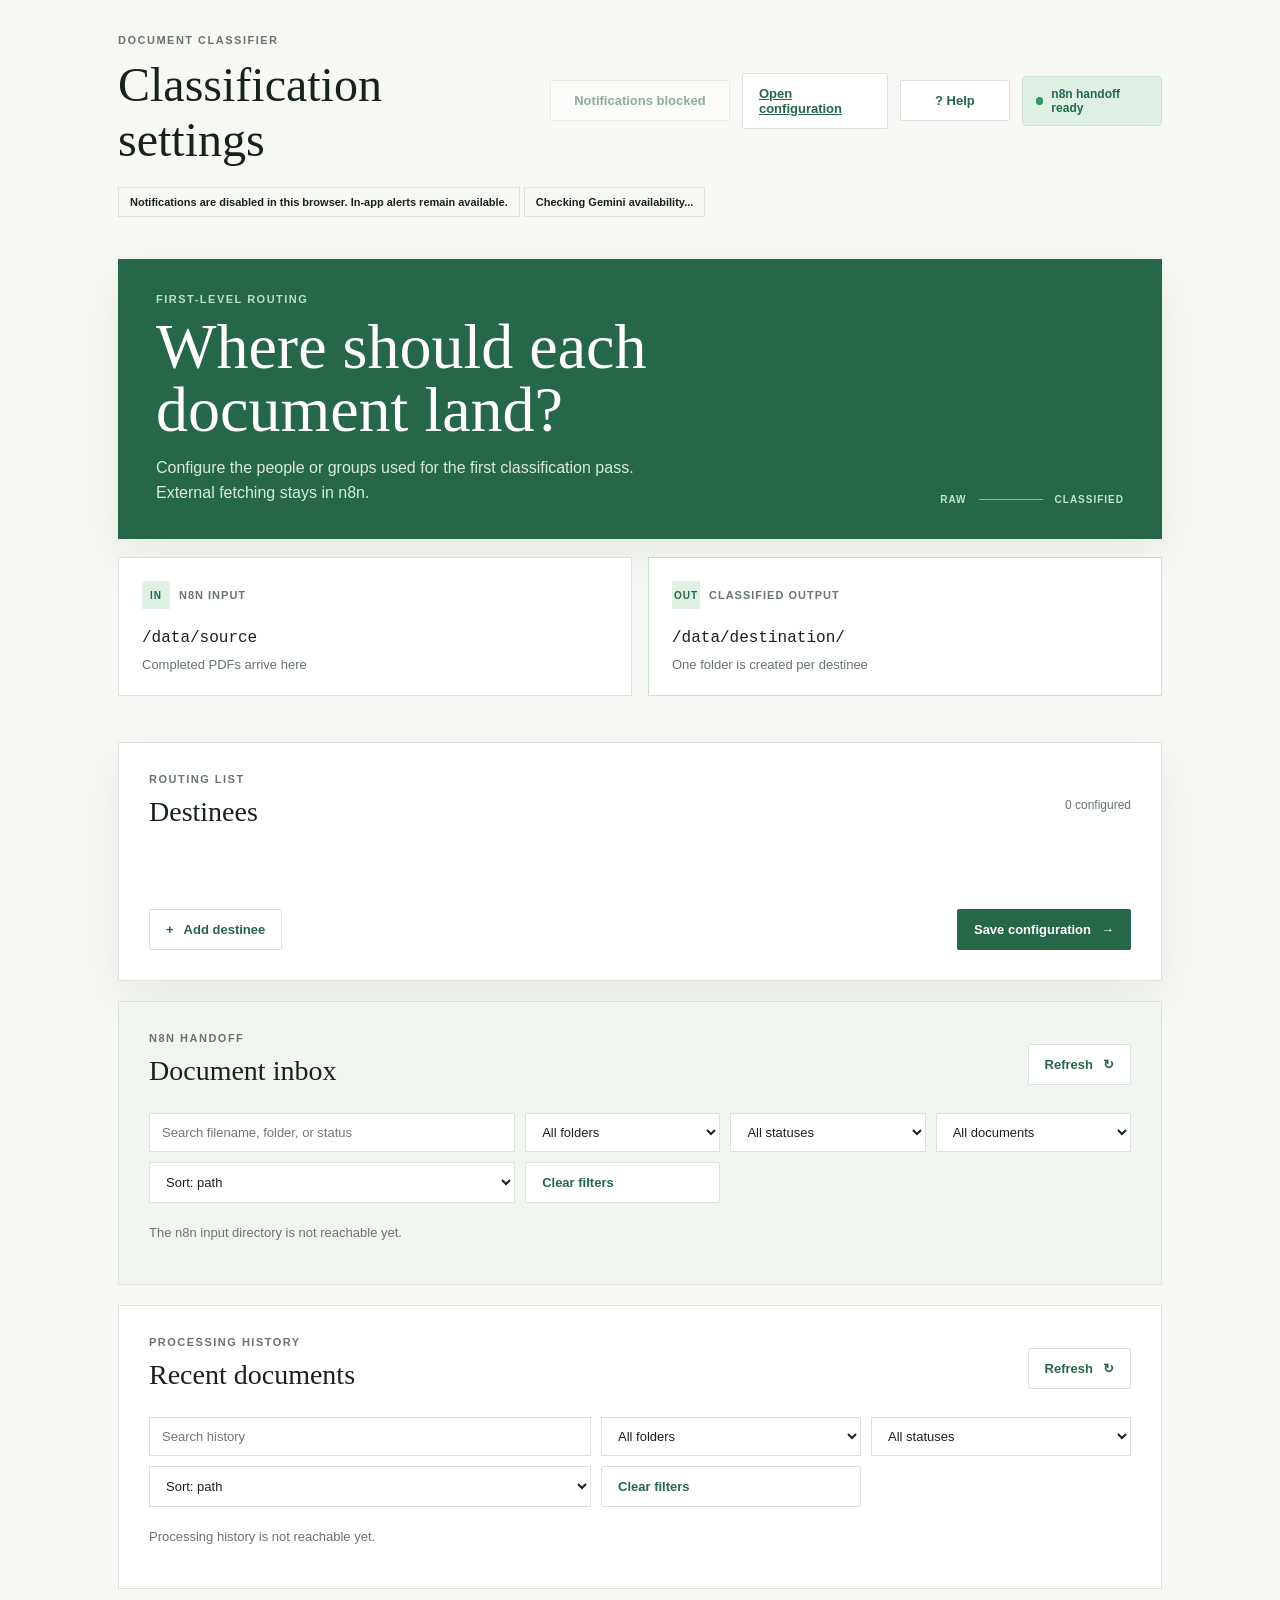
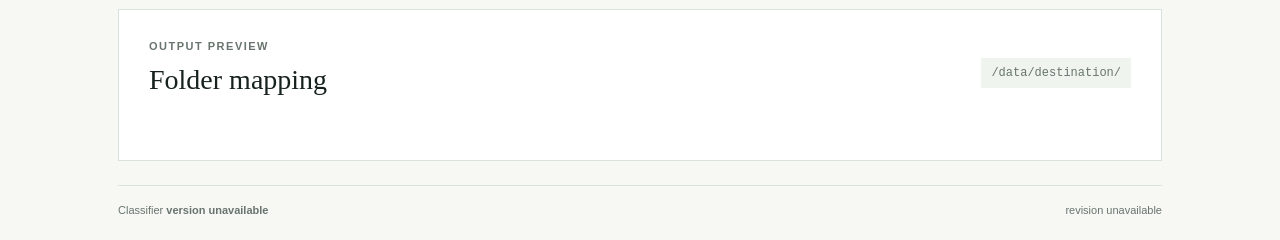
==== commit 2ec7b81a: "fix: add wrapper capability fallback for service-worker registration" ====
--- a/frontend/index.html
+++ b/frontend/index.html
@@ -20,7 +20,7 @@
         <div class="status-pill"><span class="status-dot"></span> n8n handoff ready</div>
       </div>
     </header>
-    <p id="notification-status" class="notification-status" data-notification-status hidden aria-live="polite"></p>
+    <p id="notification-status" class="global-analysis-status" data-notification-status="status" hidden aria-live="polite"></p>
     <p id="global-analysis-status" class="global-analysis-status" aria-live="polite">Checking Gemini availability...</p>
 
     <div id="help-overlay" class="help-overlay" aria-hidden="true">
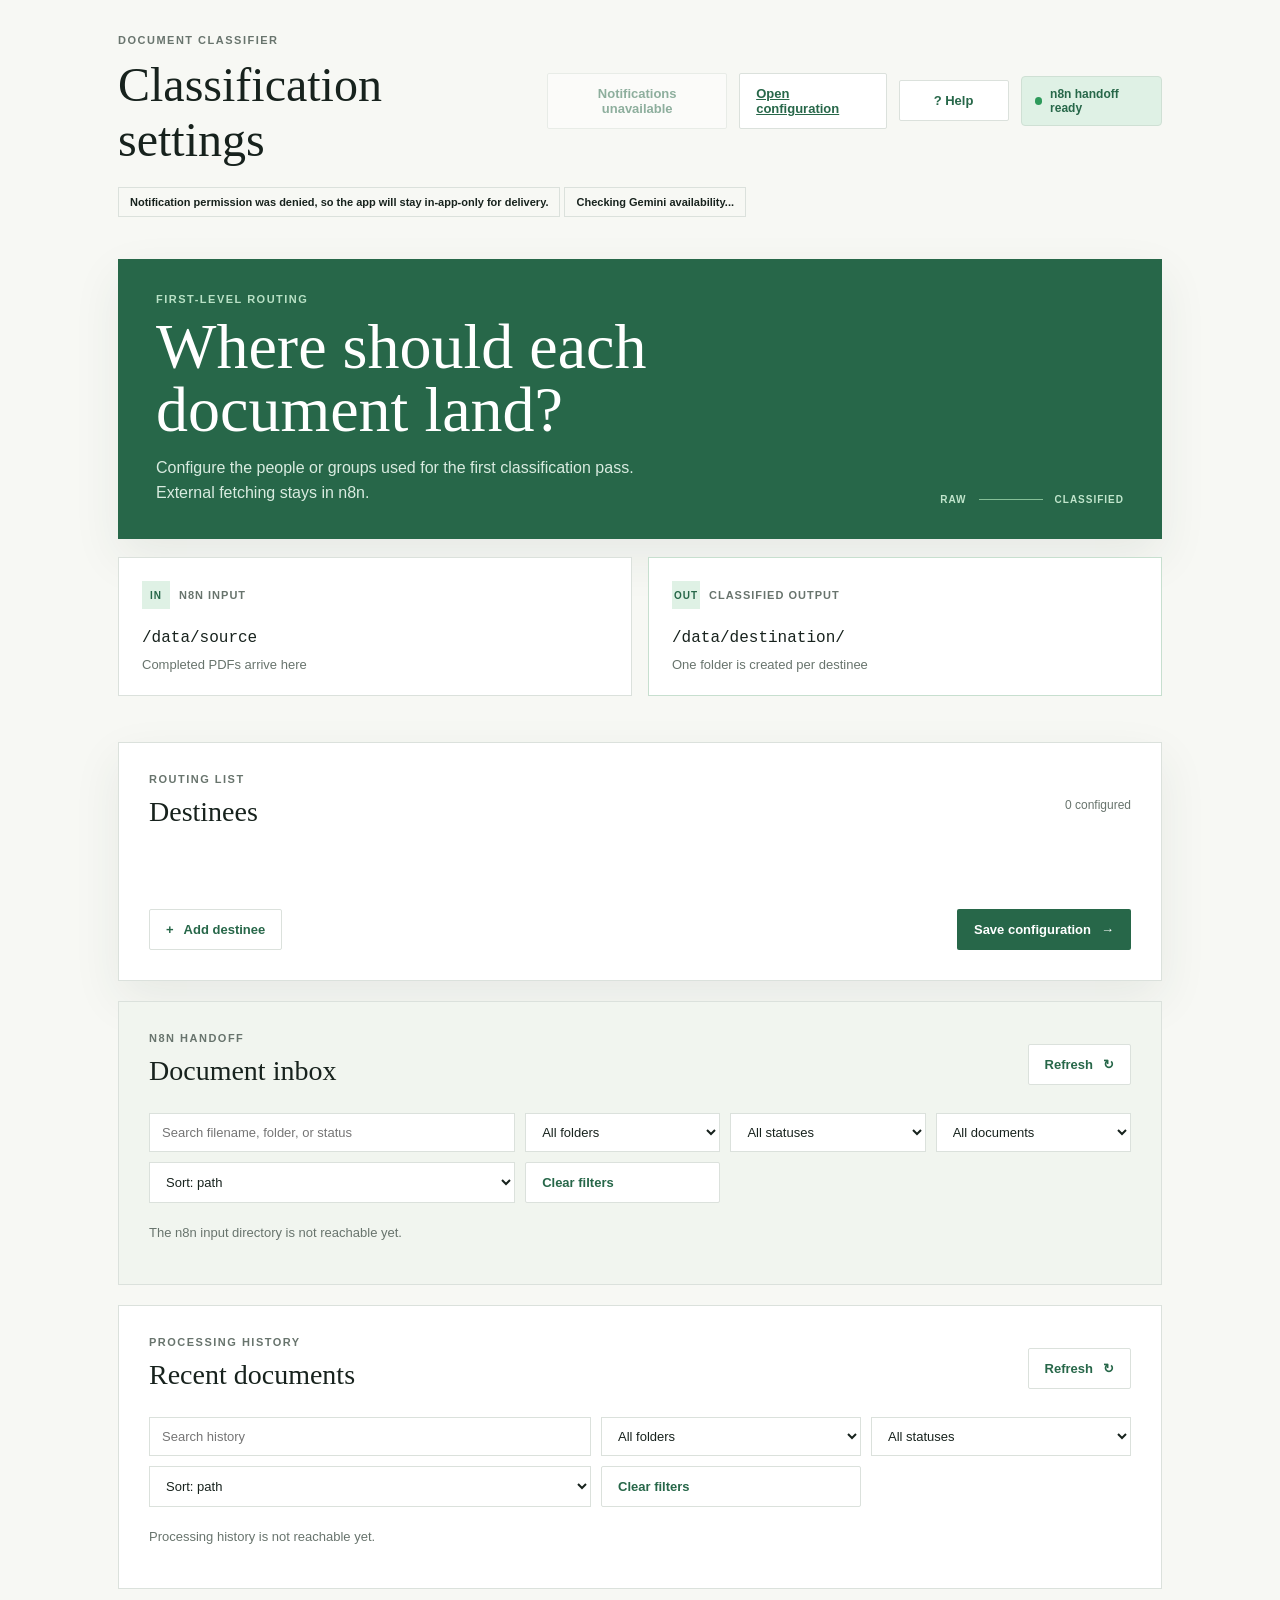
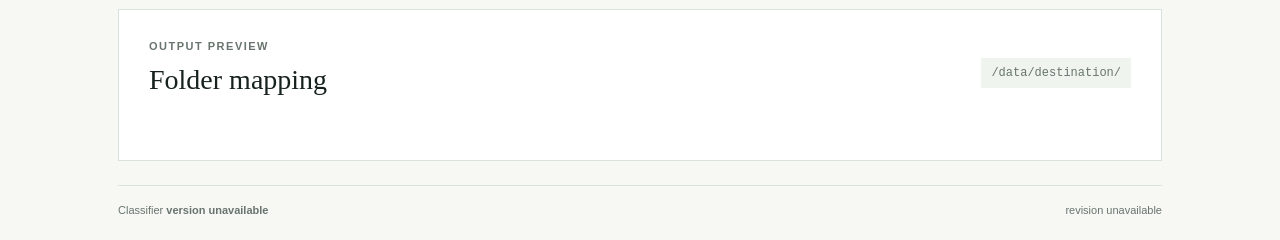
==== commit 6bd59682: "feat: add source-aware notification subscriptions" ====
--- a/frontend/index.html
+++ b/frontend/index.html
@@ -20,7 +20,7 @@
         <div class="status-pill"><span class="status-dot"></span> n8n handoff ready</div>
       </div>
     </header>
-    <p id="notification-status" class="global-analysis-status" data-notification-status="status" hidden aria-live="polite"></p>
+    <p id="notification-status" class="global-analysis-status" data-notification-status="status" aria-live="polite">Background notifications are available. Use the toggle to enable them for new ready files.</p>
     <p id="global-analysis-status" class="global-analysis-status" aria-live="polite">Checking Gemini availability...</p>
 
     <div id="help-overlay" class="help-overlay" aria-hidden="true">
